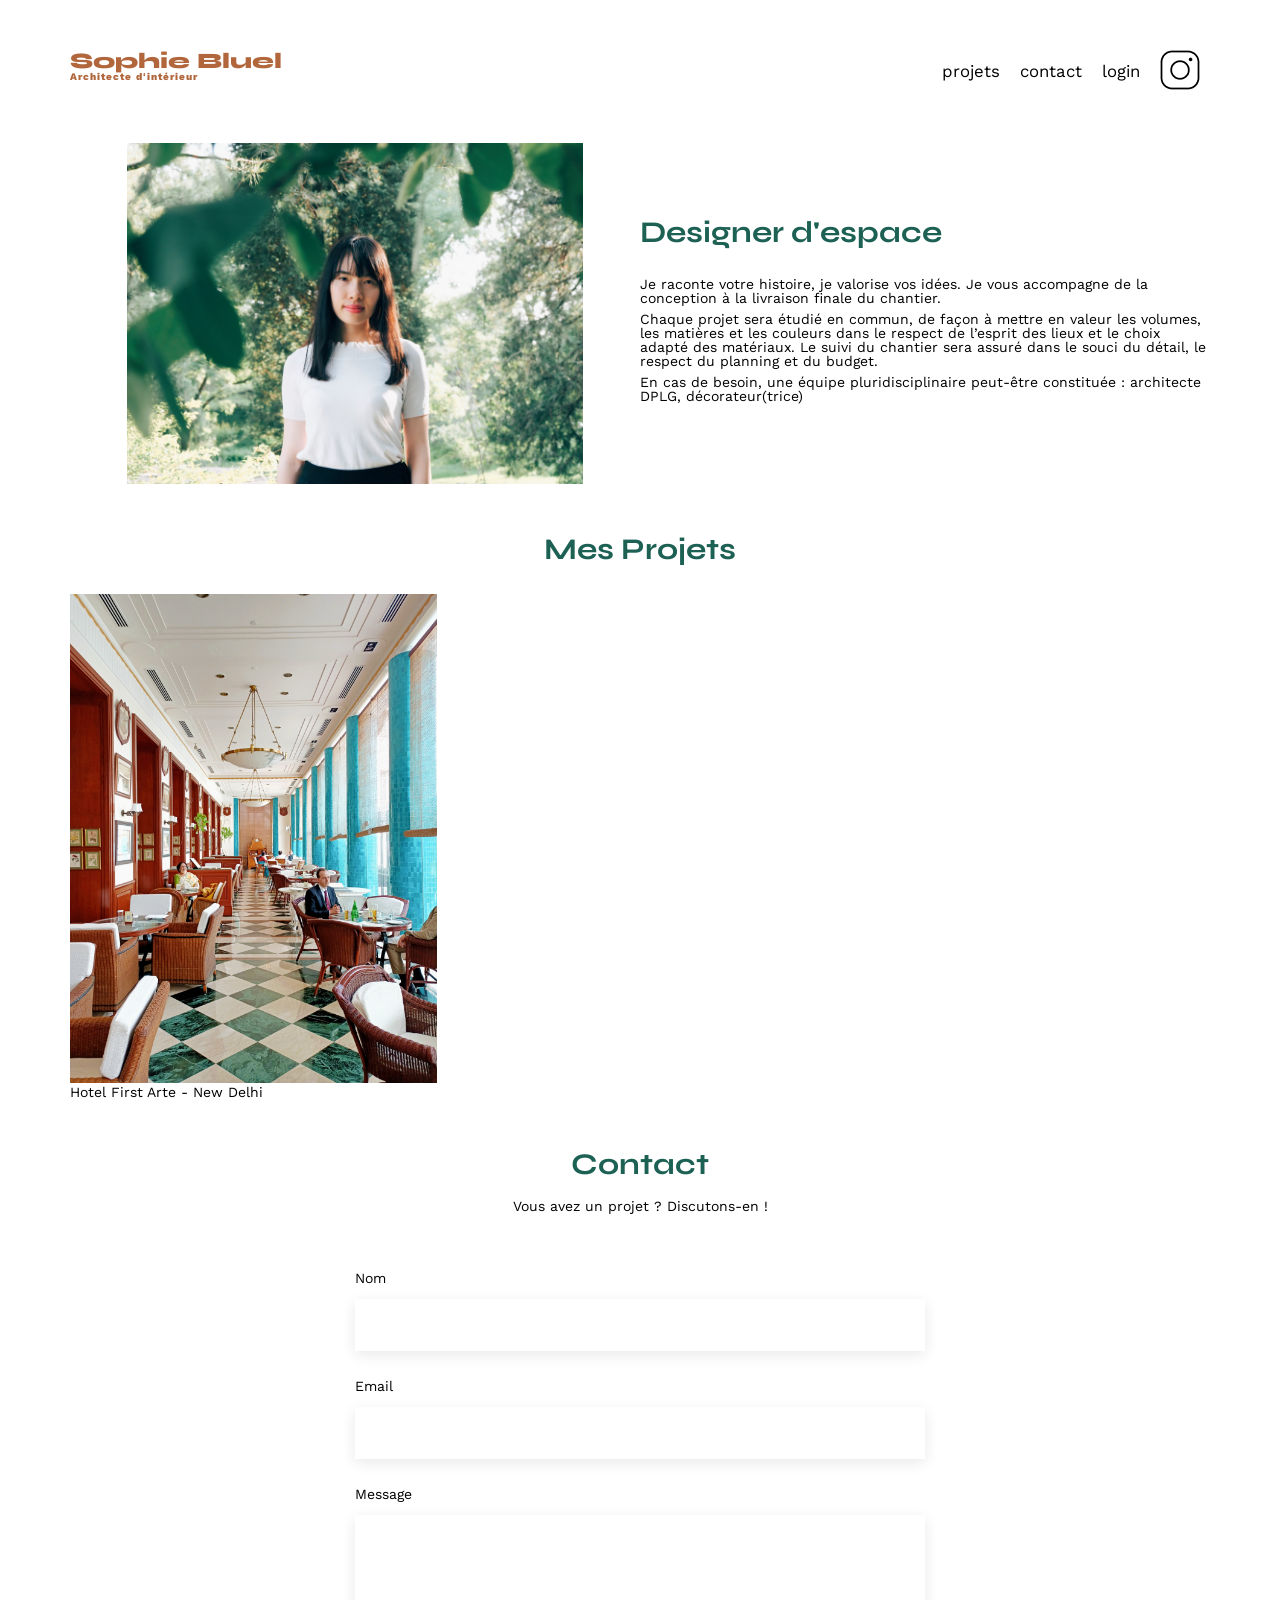
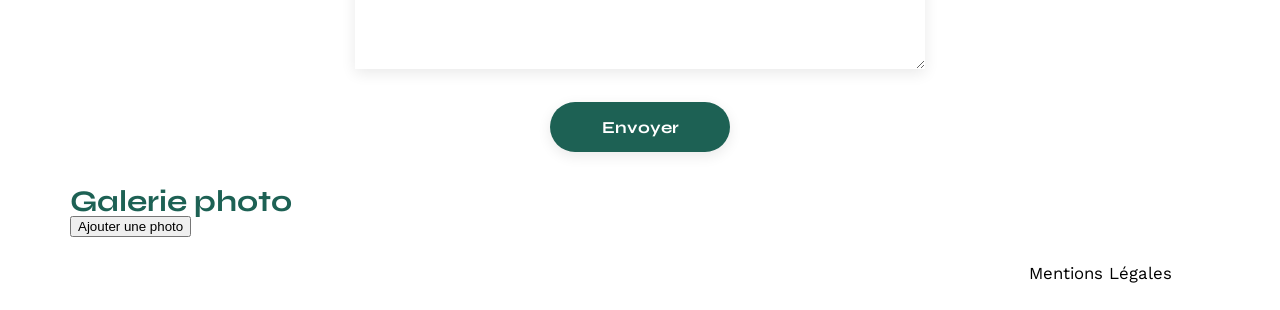
==== FrontEnd/index.html @ 9194d8a6 "ajout du bouton de formulaire/code de récuperation des champs et de l'envoie au Backend" ====
<!DOCTYPE html>
<html lang="fr">
<head>
	<meta charset="UTF-8">
	<title>Sophie Bluel - Architecte d'intérieur</title>
	<meta name="viewport" content="width=device-width, initial-scale=1.0">
	<link rel="preconnect" href="https://fonts.googleapis.com">
	<link rel="preconnect" href="https://fonts.gstatic.com" crossorigin>
	<link href="https://fonts.googleapis.com/css2?family=Syne:wght@700;800&family=Work+Sans&display=swap" rel="stylesheet">
	<meta name="description" content="">
	<link rel="stylesheet" href="./assets/style.css">
	<script src="./assets/js/script.js" defer></script>
</head>
<body>
<header>
	<h1>Sophie Bluel <span>Architecte d'intérieur</span></h1>
	<nav>
		<ul>
			<li>projets</li>
			<li>contact</li>
			<li>login</li>
			<li><img src="./assets/icons/instagram.png" alt="Instagram"></li>
		</ul>
	</nav>
</header>
<main>
	<section id="introduction">
		<figure>
			<img src="./assets/images/sophie-bluel.png" alt="">
		</figure>
		<article>
			<h2>Designer d'espace</h2>
			<p>Je raconte votre histoire, je valorise vos idées. Je vous accompagne de la conception à la livraison finale du chantier.</p>
			<p>Chaque projet sera étudié en commun, de façon à mettre en valeur les volumes, les matières et les couleurs dans le respect de l’esprit des lieux et le choix adapté des matériaux. Le suivi du chantier sera assuré dans le souci du détail, le respect du planning et du budget.</p>
			<p>En cas de besoin, une équipe pluridisciplinaire peut-être constituée : architecte DPLG, décorateur(trice)</p>
		</article>
	</section>
	<section id="portfolio">
		<h2>Mes Projets</h2>
		<div class="filters">
		</div>
		<div class="gallery">
			<figure>
				<img src="assets/images/hotel-first-arte-new-delhi.png" alt="Hotel First Arte - New Delhi">
				<figcaption>Hotel First Arte - New Delhi</figcaption>
			</figure>
		</div>
	</section>
	<section id="contact">
		<h2>Contact</h2>
		<p>Vous avez un projet ? Discutons-en !</p>
		<form action="#" method="post">
			<label for="name">Nom</label>
			<input type="text" name="name" id="name">
			<label for="email">Email</label>
			<input type="email" name="email" id="email">
			<label for="message">Message</label>
			<textarea name="message" id="message" cols="30" rows="10"></textarea>
			<input type="submit" value="Envoyer">
		</form>
	</section>
	    
	<div class="modal">
			<div class="modal-gallery">
				<h2>Galerie photo</h2>
				<div class="gallery-modal-content"></div>
				<button class="btn-ajout-photo">Ajouter une photo </button>
			</div>
			<div class="modal-form hidden">
			<h2>Ajout photo</h2>
			<form id="form-ajout-work">
				<input type="file" id="image">
				<input type="text" id="title" placeholder="Titre">
				<select id="category"></select>
				<button type="submit">Valider</button>
			</form>
		    </div>
		
	</div>

</main>

<footer>
	<nav>
		<ul>
			<li>Mentions Légales</li>
		</ul>
	</nav>
</footer>
</body>
</html>
---- FrontEnd/assets/style.css ----
/* http://meyerweb.com/eric/tools/css/reset/
   v2.0 | 20110126
   License: none (public domain)
*/

html, body, div, span, applet, object, iframe,
h1, h2, h3, h4, h5, h6, p, blockquote, pre,
a, abbr, acronym, address, big, cite, code,
del, dfn, em, img, ins, kbd, q, s, samp,
small, strike, strong, sub, sup, tt, var,
b, u, i, center,
dl, dt, dd, ol, ul, li,
fieldset, form, label, legend,
table, caption, tbody, tfoot, thead, tr, th, td,
article, aside, canvas, details, embed,
figure, figcaption, footer, header, hgroup,
menu, nav, output, ruby, section, summary,
time, mark, audio, video {
	margin: 0;
	padding: 0;
	border: 0;
	font-size: 100%;
	font: inherit;
	vertical-align: baseline;
}
/* HTML5 display-role reset for older browsers */
article, aside, details, figcaption, figure,
footer, header, hgroup, menu, nav, section {
	display: block;
}
body {
	line-height: 1;
}
ol, ul {
	list-style: none;
}
blockquote, q {
	quotes: none;
}
blockquote:before, blockquote:after,
q:before, q:after {
	content: '';
	content: none;
}
table {
	border-collapse: collapse;
	border-spacing: 0;
}
/** end reset css**/
body {
	max-width: 1140px;
	margin:auto;
	font-family: 'Work Sans' ;
	font-size: 14px;
}
header {
	display: flex;
	justify-content: space-between;
	margin: 50px 0
}
section {
	margin: 50px 0
}

h1{
	display: flex;
	flex-direction: column;
	font-family: 'Syne';
	font-size: 22px;
	font-weight: 800;
	color: #B1663C
}

h1 > span {
	font-family: 'Work Sans';
	font-size:10px;
	letter-spacing: 0.1em;
;
}

h2{
	font-family: 'Syne';
	font-weight: 700;
	font-size: 30px;
	color: #1D6154
}
nav ul {
	display: flex;
	align-items: center;
	list-style-type: none;

}
nav li {
	padding: 0 10px;
	font-size: 1.2em;
}

li:hover {
	color: #B1663C;
}
#introduction {
	display: flex;
	align-items: center;
}
#introduction figure {
	flex: 1
}
#introduction img {
	display: block;
	margin: auto;
	width: 80%;
}

#introduction article {
	flex: 1
}
#introduction h2 {
	margin-bottom: 1em;
}

#introduction p {
	margin-bottom: 0.5em;
}
#portfolio h2 {
	text-align: center;
	margin-bottom: 1em;
}
.gallery {
	width: 100%;
	display: grid;
	grid-template-columns: 1fr 1fr 1fr;
	grid-column-gap: 20px;
	grid-row-gap: 20px;
}

.gallery img {
	width: 100%;

}

.hidden{
	display:none;
}


#contact {
	width: 50%;
margin: auto;
}
#contact > * {
	text-align: center;

}
#contact h2{
	margin-bottom: 20px;
}
#contact form {
	text-align: left;
	margin-top:30px;
	display: flex;
	flex-direction: column;
}

#contact input {
	height: 50px;
	font-size: 1.2em;
	border: none;
	box-shadow: 0px 4px 14px rgba(0, 0, 0, 0.09);
}
#contact label {
	margin: 2em 0 1em 0;
}
#contact textarea {
	border: none;
	box-shadow: 0px 4px 14px rgba(0, 0, 0, 0.09);
}

input[type="submit"]{
	font-family: 'Syne';
	font-weight: 700;
	color: white;
	background-color: #1D6154;
	margin : 2em auto ;
	width: 180px;
	text-align: center;
	border-radius: 60px ;
}

footer nav ul {
	display: flex;
	justify-content: flex-end;
	margin: 2em
}
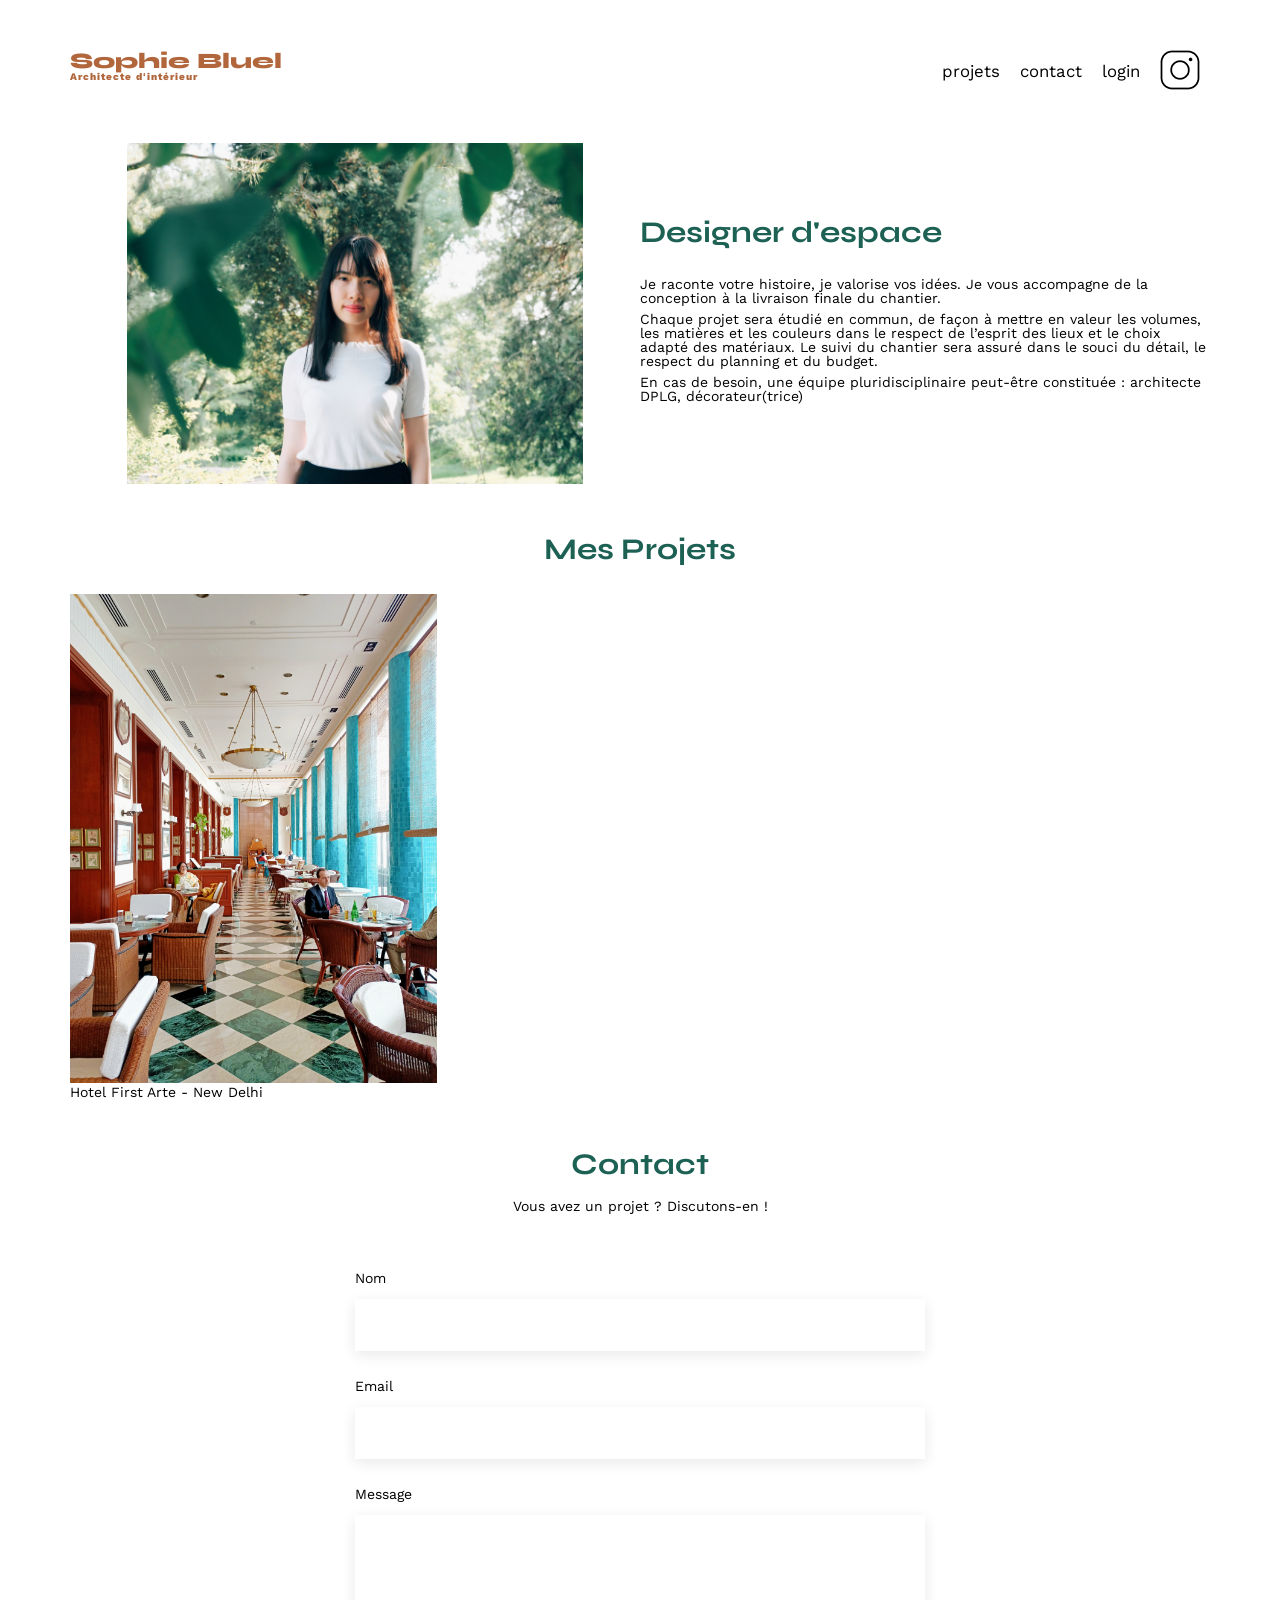
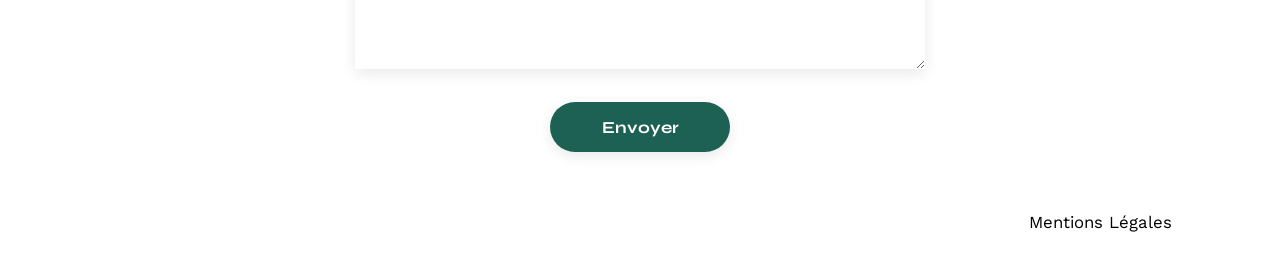
==== commit 0bec9ad4: "ajout du bandeau noir Mode édition et du bouton édition" ====
--- a/FrontEnd/index.html
+++ b/FrontEnd/index.html
@@ -1,91 +1,124 @@
 <!DOCTYPE html>
 <html lang="fr">
+
 <head>
 	<meta charset="UTF-8">
 	<title>Sophie Bluel - Architecte d'intérieur</title>
 	<meta name="viewport" content="width=device-width, initial-scale=1.0">
 	<link rel="preconnect" href="https://fonts.googleapis.com">
 	<link rel="preconnect" href="https://fonts.gstatic.com" crossorigin>
-	<link href="https://fonts.googleapis.com/css2?family=Syne:wght@700;800&family=Work+Sans&display=swap" rel="stylesheet">
+	<link href="https://fonts.googleapis.com/css2?family=Syne:wght@700;800&family=Work+Sans&display=swap"
+		rel="stylesheet">
 	<meta name="description" content="">
 	<link rel="stylesheet" href="./assets/style.css">
 	<script src="./assets/js/script.js" defer></script>
 </head>
+
 <body>
-<header>
-	<h1>Sophie Bluel <span>Architecte d'intérieur</span></h1>
-	<nav>
-		<ul>
-			<li>projets</li>
-			<li>contact</li>
-			<li>login</li>
-			<li><img src="./assets/icons/instagram.png" alt="Instagram"></li>
-		</ul>
-	</nav>
-</header>
-<main>
-	<section id="introduction">
-		<figure>
-			<img src="./assets/images/sophie-bluel.png" alt="">
-		</figure>
-		<article>
-			<h2>Designer d'espace</h2>
-			<p>Je raconte votre histoire, je valorise vos idées. Je vous accompagne de la conception à la livraison finale du chantier.</p>
-			<p>Chaque projet sera étudié en commun, de façon à mettre en valeur les volumes, les matières et les couleurs dans le respect de l’esprit des lieux et le choix adapté des matériaux. Le suivi du chantier sera assuré dans le souci du détail, le respect du planning et du budget.</p>
-			<p>En cas de besoin, une équipe pluridisciplinaire peut-être constituée : architecte DPLG, décorateur(trice)</p>
-		</article>
-	</section>
-	<section id="portfolio">
-		<h2>Mes Projets</h2>
-		<div class="filters">
-		</div>
-		<div class="gallery">
+	<div id ="edition-mode">
+		Mode édition
+	</div>
+	<header>
+		<h1>Sophie Bluel <span>Architecte d'intérieur</span></h1>
+		<nav>
+			<ul>
+				<li>projets</li>
+				<li>contact</li>
+				<li>login</li>
+				<li><img src="./assets/icons/instagram.png" alt="Instagram"></li>
+			</ul>
+		</nav>
+	</header>
+	<main>
+		<section id="introduction">
 			<figure>
-				<img src="assets/images/hotel-first-arte-new-delhi.png" alt="Hotel First Arte - New Delhi">
-				<figcaption>Hotel First Arte - New Delhi</figcaption>
+				<img src="./assets/images/sophie-bluel.png" alt="">
 			</figure>
-		</div>
-	</section>
-	<section id="contact">
-		<h2>Contact</h2>
-		<p>Vous avez un projet ? Discutons-en !</p>
-		<form action="#" method="post">
-			<label for="name">Nom</label>
-			<input type="text" name="name" id="name">
-			<label for="email">Email</label>
-			<input type="email" name="email" id="email">
-			<label for="message">Message</label>
-			<textarea name="message" id="message" cols="30" rows="10"></textarea>
-			<input type="submit" value="Envoyer">
-		</form>
-	</section>
-	    
-	<div class="modal">
-			<div class="modal-gallery">
-				<h2>Galerie photo</h2>
-				<div class="gallery-modal-content"></div>
-				<button class="btn-ajout-photo">Ajouter une photo </button>
+			<article>
+				<h2>Designer d'espace</h2>
+				<p>Je raconte votre histoire, je valorise vos idées. Je vous accompagne de la conception à la livraison
+					finale du chantier.</p>
+				<p>Chaque projet sera étudié en commun, de façon à mettre en valeur les volumes, les matières et les
+					couleurs dans le respect de l’esprit des lieux et le choix adapté des matériaux. Le suivi du
+					chantier sera assuré dans le souci du détail, le respect du planning et du budget.</p>
+				<p>En cas de besoin, une équipe pluridisciplinaire peut-être constituée : architecte DPLG,
+					décorateur(trice)</p>
+			</article>
+		</section>
+		<section id="portfolio">
+			<h2>Mes Projets</h2>
+			<div class="filters">
 			</div>
-			<div class="modal-form hidden">
-			<h2>Ajout photo</h2>
-			<form id="form-ajout-work">
-				<input type="file" id="image">
-				<input type="text" id="title" placeholder="Titre">
-				<select id="category"></select>
-				<button type="submit">Valider</button>
+			<div class="gallery">
+				<figure>
+					<img src="assets/images/hotel-first-arte-new-delhi.png" alt="Hotel First Arte - New Delhi">
+					<figcaption>Hotel First Arte - New Delhi</figcaption>
+				</figure>
+			</div>
+		</section>
+		<section id="contact">
+			<h2>Contact</h2>
+			<p>Vous avez un projet ? Discutons-en !</p>
+			<form action="#" method="post">
+				<label for="name">Nom</label>
+				<input type="text" name="name" id="name">
+				<label for="email">Email</label>
+				<input type="email" name="email" id="email">
+				<label for="message">Message</label>
+				<textarea name="message" id="message" cols="30" rows="10"></textarea>
+				<input type="submit" value="Envoyer">
 			</form>
-		    </div>
-		
-	</div>
+		</section>
 
-</main>
+		<a href="#modal" id="link-modif">Mode édition</a>
 
-<footer>
-	<nav>
-		<ul>
-			<li>Mentions Légales</li>
-		</ul>
-	</nav>
-</footer>
+		<dialog id="modal">
+
+			<div id="modal-part-1">
+				<a class="icon-close"><i class="fa-solid fa-x"></i></a>
+
+				<h3>Gallerie Photo</h3>
+				<div id="gallery-modal"></div>
+				<div id="div-btn-modal">
+					<button id="btn-add">Ajouter une photo</button>
+				</div>
+			</div>
+
+
+			<div id="modal-part-2">
+				<div id="div-icon-close-pt2">
+					<a id="icon-back"> <i class="fa-solid fa-arrow-left"></i></a>
+						<a class="icon-close"><i class="fa-solid fa-x"></i></a>
+				</div>
+				<h3>Ajout photo</h3>
+				<form id="form-ajout-work">
+					<input type="file" id="image">
+					<input type="text" id="title" placeholder="Titre">
+					<select id="category"></select>
+					<button type="submit">Valider</button>
+				</form>
+			</div>
+
+		</dialog>
+	</main>
+	<footer>
+		<nav>
+			<ul>
+				<li>Mentions Légales</li>
+			</ul>
+		</nav>
+	</footer>
 </body>
+
 </html>
+
+
+<!-- 
+
+1 : Faire du CSS pour correspondre à la maquette
+2 : Si je suis connecté (présence d'un token) = Afficher le bandeau noir Mode édition et le bouton éditon + cacher les catégories (filtre)
+3 : Ajouter une font awesome (trash) sur chaque image de la gallerie dans la modale et au clique sur le bouton supprimer l'id de la base de données (API DELETE)
+4 : Ajouter un works dans la modale, reprendre le formulaire de la maquette (ne te soucis pas du format de l'image ni de la taille)
+5 : Quand j'ajouter une image dans la galleries, le DOM en dessous de la modale s'actualise sans rechargement de la page + mise à jour dans la modale (GetWorks)
+
+-->
--- a/FrontEnd/assets/style.css
+++ b/FrontEnd/assets/style.css
@@ -31,6 +31,15 @@
 body {
 	line-height: 1;
 }
+
+#edition-mode {
+	display: none;
+	justify-content: center;
+	align-items: center;
+	background-color: black;
+	color: white;
+	height: 5px;
+}
 ol, ul {
 	list-style: none;
 }
@@ -192,3 +201,137 @@
 	margin: 2em
 }
 
+.img-modal{
+	max-height: 150px;
+	max-width : 150px;
+}
+
+#modal{
+	width:630px;
+	max-width: 90%;
+	border: none;
+	border-radius: 10px;
+	box-shadow: 0 10px 30px rgba (0, 0, 0, 0.2);
+	padding: 70px;
+	overflow: hidden;
+}
+
+#modal-part-1
+#modal-part-2{
+	padding :26px 40px 40px;
+	position: relative;
+}
+
+.icone-close{
+	display: flex;
+	justify-content: flex-end;
+	text-decoration: none;
+	color:black;
+	font-size:18px;
+	cursor:pointer;
+	margin-bottom : 20px;
+}
+
+#div-icon-close-pt2{
+	display: flex;
+	justify-content: space-between;
+	align-items: center;
+	margin-bottom: 20px;
+}
+
+#icon-back{
+	text-decoration: none;
+	color: black;
+	font-size: 18px;
+	cursor: pointer;
+}
+
+#modal h3 {
+	text-align: center;
+	font-size: 26px;
+	font-weight: 400;
+	margin-bottom: 40px;
+	margin-top: 20px;
+}
+
+#gallery-modal{
+	display: grid;
+	grid-template-columns: repeat(5,1fr);
+	gap: 20px 10px;
+	margin-bottom: 40px;
+}
+
+#gallery-modal figure{
+	margin: 0;
+}
+#gallery-modal img{
+	display: block;
+	width: 100%;
+	height:110px;
+	object-fit: cover;
+}
+#gallery-modal .delete-icon{
+	position: absolute;
+	top: 6px;
+	right: 6px;
+	background: black;
+	color:white;
+	font-size: 10px;
+	padding: 4px;
+	border-radius: 3px;
+	cursor: pointer;
+}
+
+#div-btn-modal,
+#form-ajout-work{
+	border-top:1px solid #dcdcdc;
+	padding-top:35px;
+}
+
+#btn-add,
+#form-ajout-work button{
+	display: block;
+	margin:0 auto;
+	width: 237px;
+	height: 36px;
+	border: none;
+	border-radius: 60px;
+	background-color: #1d6154;
+	color: white;
+	font-family: inherit;
+	font-size: 14px;
+	cursor: pointer;
+}
+
+#btn-add:hover,
+#form-ajout-work button:hover{
+	background-color: #14473d;
+}
+
+#form-ajout-work{
+	display: flex;
+	flex-direction: column;
+	align-items: center;
+	gap: 20px;
+}
+#form-ajout-work input[type="file"]{
+	background: #e8f1f6;
+	padding: 30px;
+	border-radius:6px;
+}
+
+#form-ajout-work input[type="texte"]
+#form-ajout-work select{
+	height: 50px;
+	border: none;
+	box-shadow: 0 4px 14px rgba(0,0,0,0.02);
+	padding: 0 16px;
+	font-size: 14px;
+	outline: none;
+}
+#form-ajout-work label{
+	font-size: 14px;
+	font-weight: 500;
+	color: #3d3d3d;
+	margin-bottom: -12px;
+}
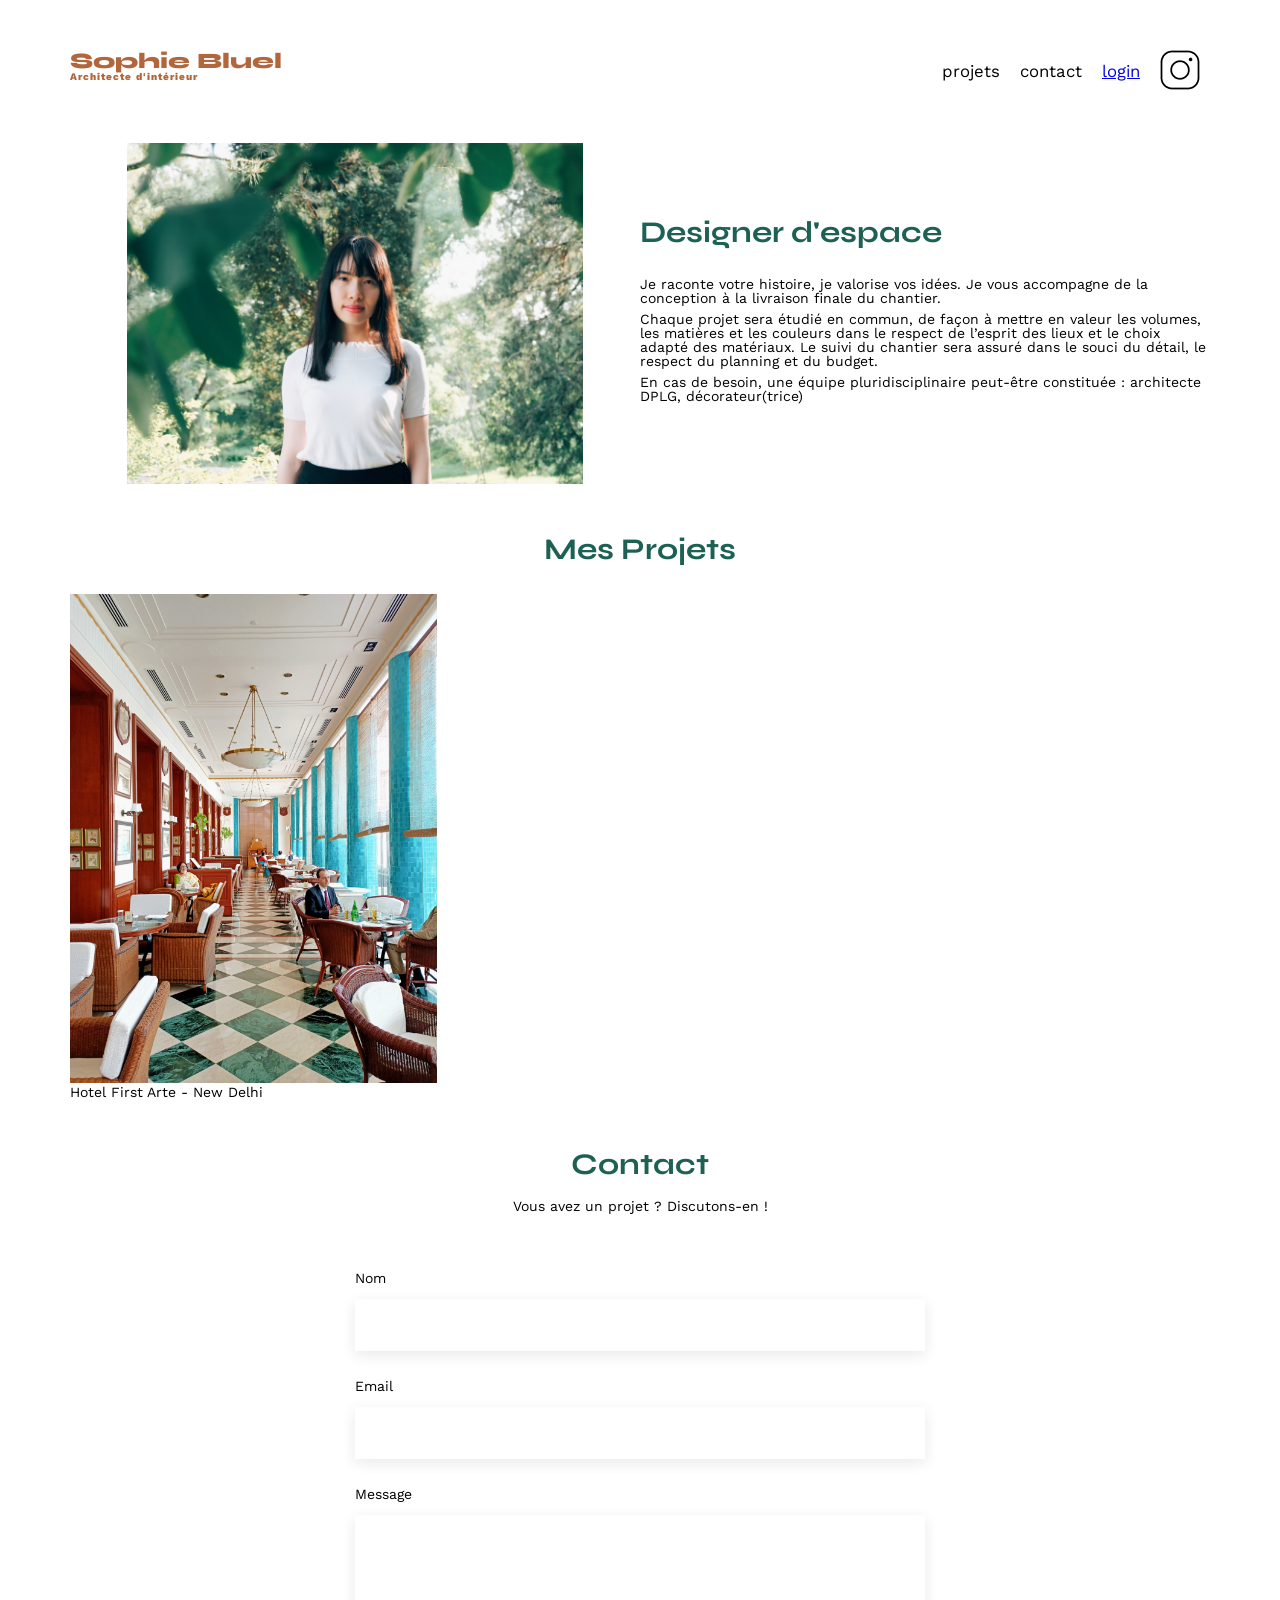
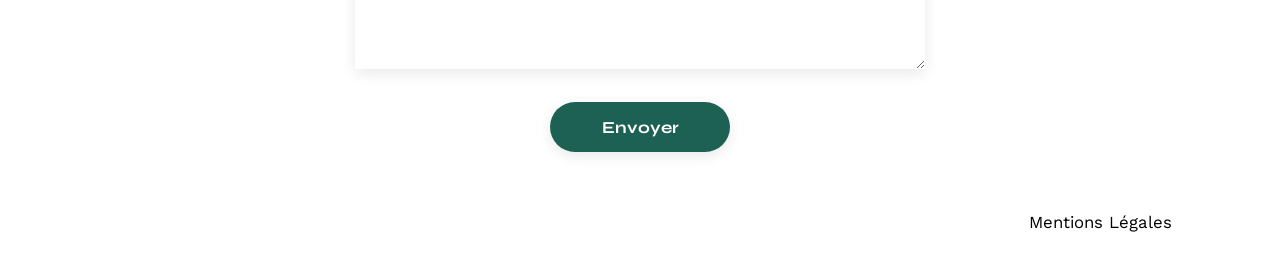
==== commit dfd1b58b: "modification final : ajout modal part 1 et part 2 stylisation de l'interface ajout des photo de la p" ====
--- a/FrontEnd/index.html
+++ b/FrontEnd/index.html
@@ -24,7 +24,7 @@
 			<ul>
 				<li>projets</li>
 				<li>contact</li>
-				<li>login</li>
+				<li><a href="login.html">login</a></li>
 				<li><img src="./assets/icons/instagram.png" alt="Instagram"></li>
 			</ul>
 		</nav>
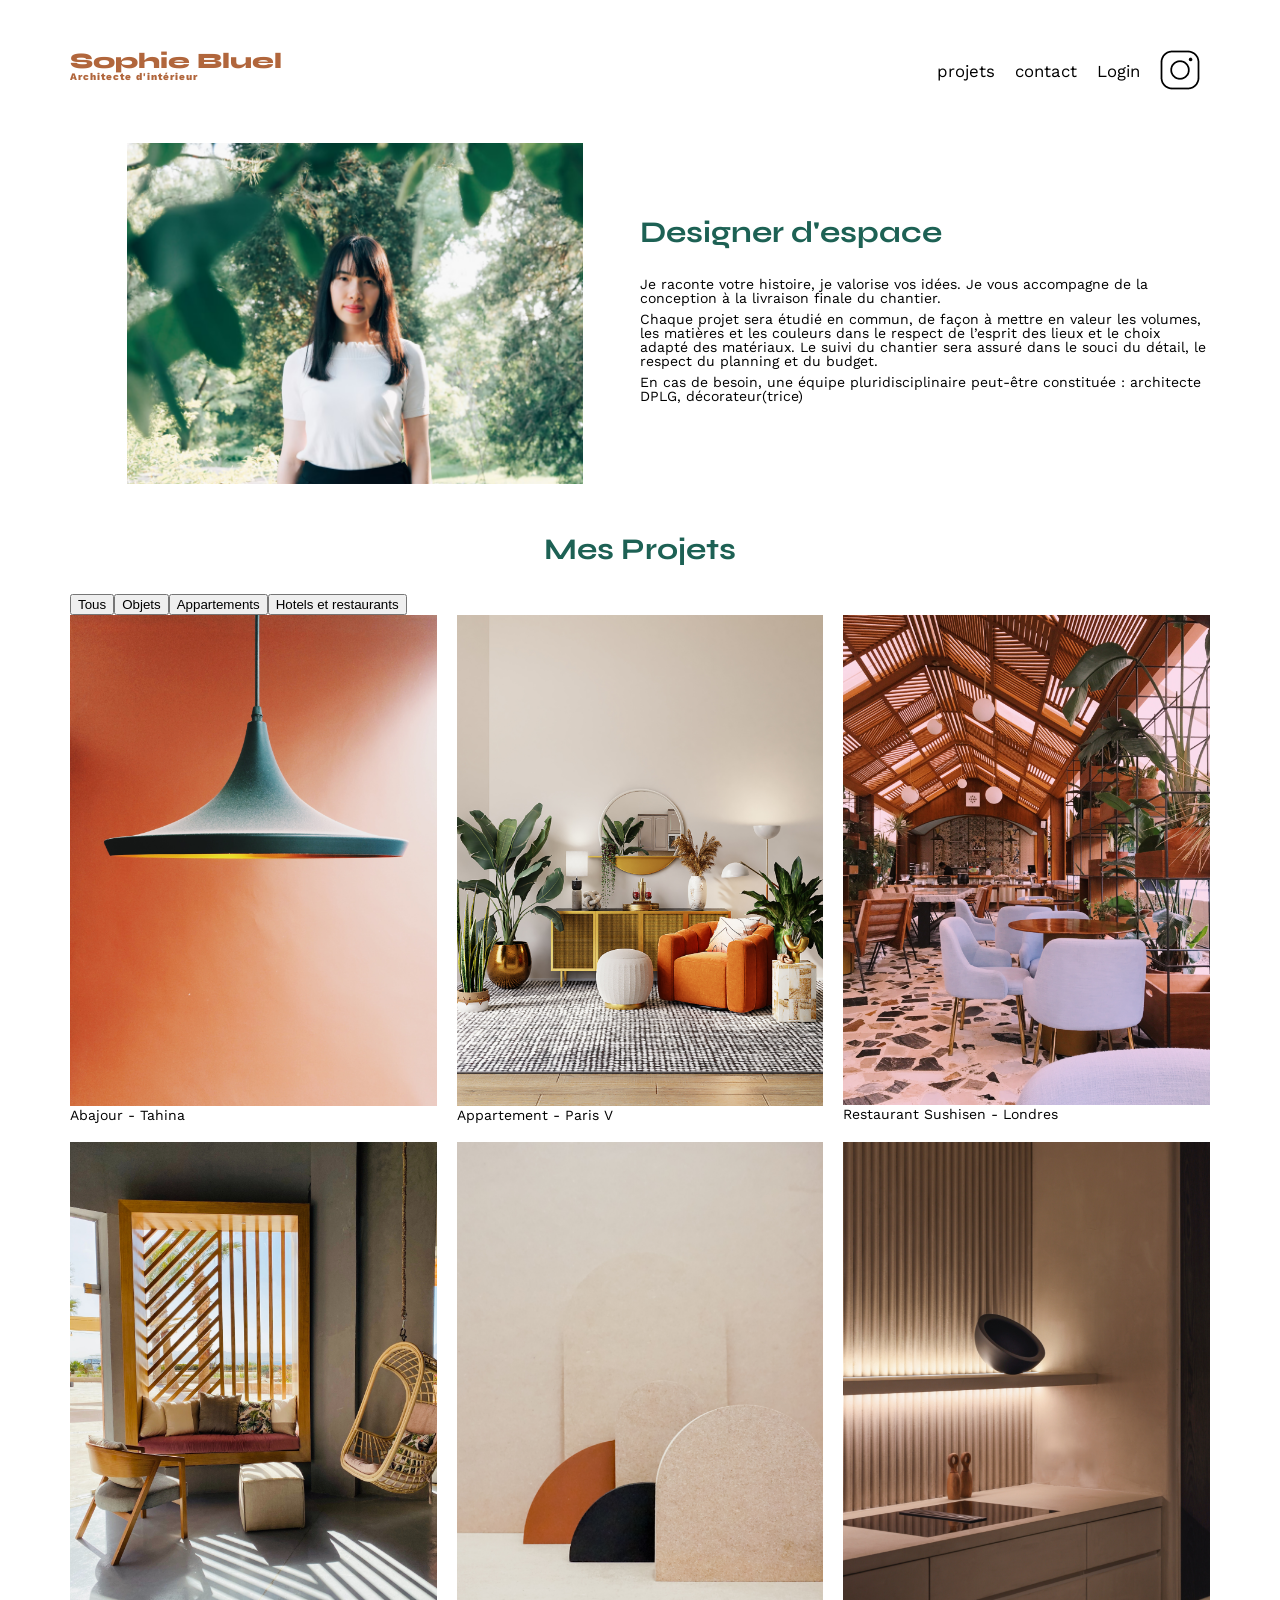
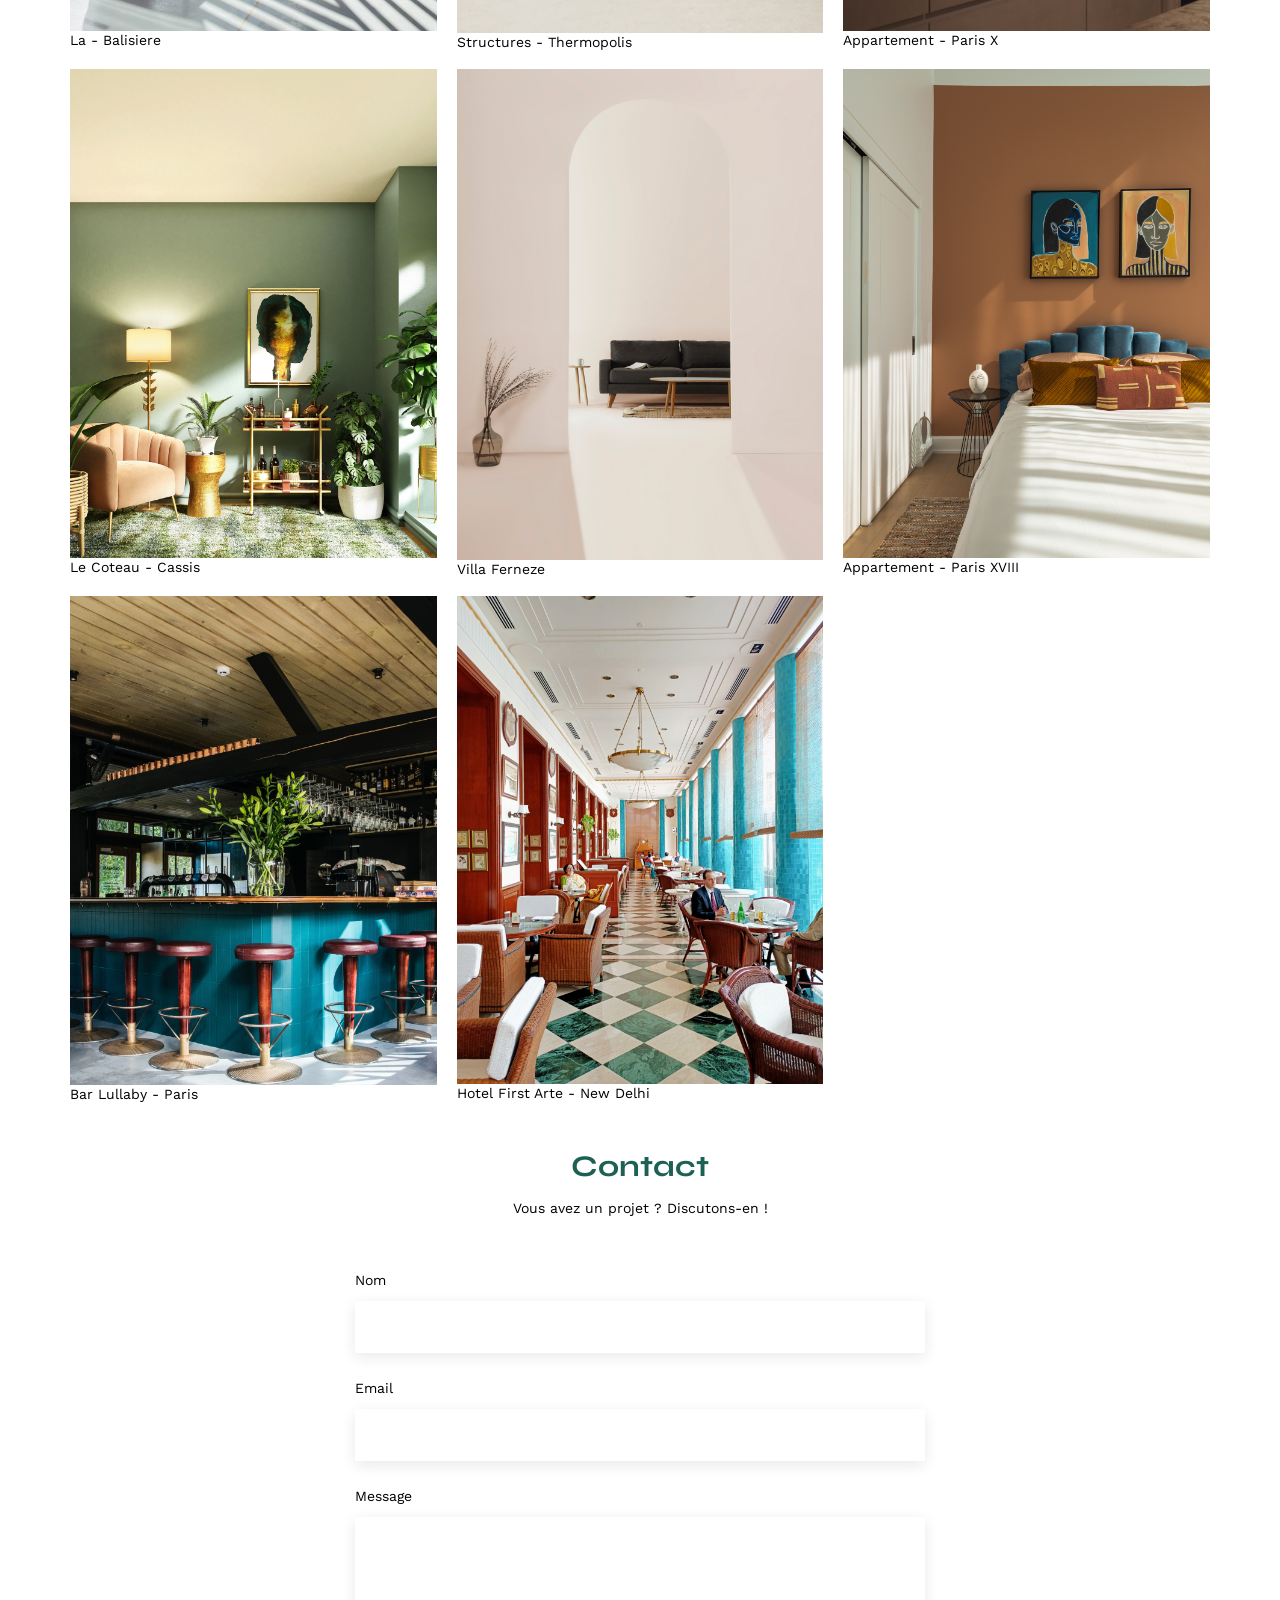
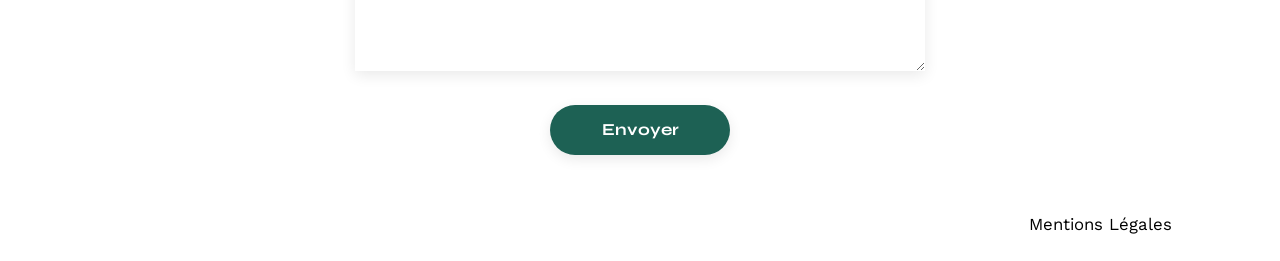
==== commit 72f9f3de: "modification 2 modal /loginlogout/modeedition" ====
--- a/FrontEnd/index.html
+++ b/FrontEnd/index.html
@@ -11,12 +11,14 @@
 		rel="stylesheet">
 	<meta name="description" content="">
 	<link rel="stylesheet" href="./assets/style.css">
+	<link href = "https://cdnjs.cloudflare.com/ajax/libs/font-awesome/6.2.0/css/all.min.css" rel="stylesheet">
 	<script src="./assets/js/script.js" defer></script>
 </head>
 
 <body>
-	<div id ="edition-mode">
-		Mode édition
+	<div id ="edition-mode" class = "edition-mode">
+		<i class="fa-regular fa-pen-to-square"></i>
+		<span>Mode édition</span>
 	</div>
 	<header>
 		<h1>Sophie Bluel <span>Architecte d'intérieur</span></h1>
@@ -24,7 +26,7 @@
 			<ul>
 				<li>projets</li>
 				<li>contact</li>
-				<li><a href="login.html">login</a></li>
+				<li><a id = "login-link" href="login.html">login</a></li>
 				<li><img src="./assets/icons/instagram.png" alt="Instagram"></li>
 			</ul>
 		</nav>
@@ -48,8 +50,53 @@
 		<section id="portfolio">
 			<h2>Mes Projets</h2>
 			<div class="filters">
+				<button class="filter-btn active" data-category="all">Tous</button>
+				<button class="filter-btn" data-category="1">Objets</button>
+				<button class="filter-btn" data-category="2">Appartements</button>
+				<button class="filter-btn" data-category="3">Hotels et restaurants</button>
 			</div>
 			<div class="gallery">
+				<figure>
+					<img src="assets/images/abajour-tahina.png" alt ="Abajour - Tahina">
+					<figucaption>Abajour - Tahina</figcaption>
+				</figure>
+				<figure>
+					<img src="assets/images/appartement-paris-v.png" alt  ="Appartement - Paris V">
+					<figcaption>Appartement - Paris V</figcaption>
+				</figure>
+				<figure>
+					<img src="assets/images/restaurant-sushisen-londres.png" alt="Restaurant Sushisen - Londres">
+					<figcaption>Restaurant Sushisen - Londres</figcaption> 
+				</figure>
+				<figure>
+					<img src="assets/images/la-balisiere.png" alt = "La - Balisiere">
+					<figcaption>La - Balisiere</figcaption>
+				</figure>
+				</figure>
+				<figure>
+					<img src="assets/images/structures-thermopolis.png" alt ="Structures - Thermopolis">
+					<figcaption>Structures - Thermopolis</figcaption>
+				</figure>
+				<figure>
+					<img src="assets/images/appartement-paris-x.png" alt="Appartement - Paris X">
+					<figcaption>Appartement - Paris X </figcaption>
+				</figure>
+				<figure>
+					<img src="assets/images/le-coteau-cassis.png" alt="Le Coteau - Cassis">
+					<figcaption>Le Coteau - Cassis</figcaption>
+				</figure>
+				<figure>
+					<img src="assets/images/villa-ferneze.png" alt="Villa Ferneze">
+					<figcaption>Villa Ferneze</figcaption>
+				</figure>
+				<figure>
+					<img src="assets/images/appartement-paris-xviii.png" alt="Appartement - Paris XVIII">
+					<figcaption>Appartement - Paris XVIII</figcaption>
+				</figure>
+				<figure>
+					<img src="assets/images/bar-lullaby-paris.png"alt= "Bar Lullaby - Paris">
+					<figcaption>Bar Lullaby - Paris </figcaption>
+				</figure>
 				<figure>
 					<img src="assets/images/hotel-first-arte-new-delhi.png" alt="Hotel First Arte - New Delhi">
 					<figcaption>Hotel First Arte - New Delhi</figcaption>
@@ -74,8 +121,8 @@
 
 		<dialog id="modal">
 
-			<div id="modal-part-1">
-				<a class="icon-close"><i class="fa-solid fa-x"></i></a>
+			<div id="modal-part-1" class="modal-view active">
+				<a href= "#" class="icon-close" id ="close-modal-1"><i class="fa-solid fa-x"></i></a>
 
 				<h3>Gallerie Photo</h3>
 				<div id="gallery-modal"></div>
@@ -85,16 +132,21 @@
 			</div>
 
 
-			<div id="modal-part-2">
+			<div id="modal-part-2" class="modal-view">
 				<div id="div-icon-close-pt2">
-					<a id="icon-back"> <i class="fa-solid fa-arrow-left"></i></a>
-						<a class="icon-close"><i class="fa-solid fa-x"></i></a>
+					<a href="#" id="icon-back"> <i class="fa-solid fa-arrow-left"></i></a>
+						<a href="#" class="icon-close" id="close-modal-2"><i class="fa-solid fa-xmark"></i></a>
 				</div>
 				<h3>Ajout photo</h3>
 				<form id="form-ajout-work">
-					<input type="file" id="image">
+					<input type="file" id="image" accept="image/*">
 					<input type="text" id="title" placeholder="Titre">
-					<select id="category"></select>
+					<select id="category">
+						<option value="">Sélectionné une catégorie</option>
+						<option value="1">Objets</option>
+						<option value="2">Appartements</option>
+						<option value="3">Hotels et restaurants</option>
+					</select>
 					<button type="submit">Valider</button>
 				</form>
 			</div>
--- a/FrontEnd/assets/style.css
+++ b/FrontEnd/assets/style.css
@@ -28,17 +28,28 @@
 footer, header, hgroup, menu, nav, section {
 	display: block;
 }
+
+
 body {
 	line-height: 1;
 }
-
+#link-modif{
+	display: none !important;
+}
 #edition-mode {
 	display: none;
 	justify-content: center;
 	align-items: center;
 	background-color: black;
 	color: white;
-	height: 5px;
+	height: 45px;
+}
+.edition-mode {
+	position : fixed;
+	top: 0;
+	left: 0;
+	width: 100%;
+	
 }
 ol, ul {
 	list-style: none;
@@ -67,6 +78,15 @@
 	justify-content: space-between;
 	margin: 50px 0
 }
+
+#login-link{
+	color: black;
+	text-decoration: none;
+}
+
+#login-link:visited{
+	color:black;
+}
 section {
 	margin: 50px 0
 }
@@ -85,6 +105,19 @@
 	font-size:10px;
 	letter-spacing: 0.1em;
 ;
+}
+
+#portfolio h2 .btn-modifier,
+#portfolio h2 .btn-moifier i {
+	color: black !important;
+}
+
+.btn-modifier {
+	font-size: 14px;
+}
+
+.btn-modifier i{
+	font-size: 14px;
 }
 
 h2{
@@ -214,6 +247,13 @@
 	box-shadow: 0 10px 30px rgba (0, 0, 0, 0.2);
 	padding: 70px;
 	overflow: hidden;
+}
+
+.modal-view{
+	display: none;
+}
+.modal-view.active{
+	display: block;
 }
 
 #modal-part-1
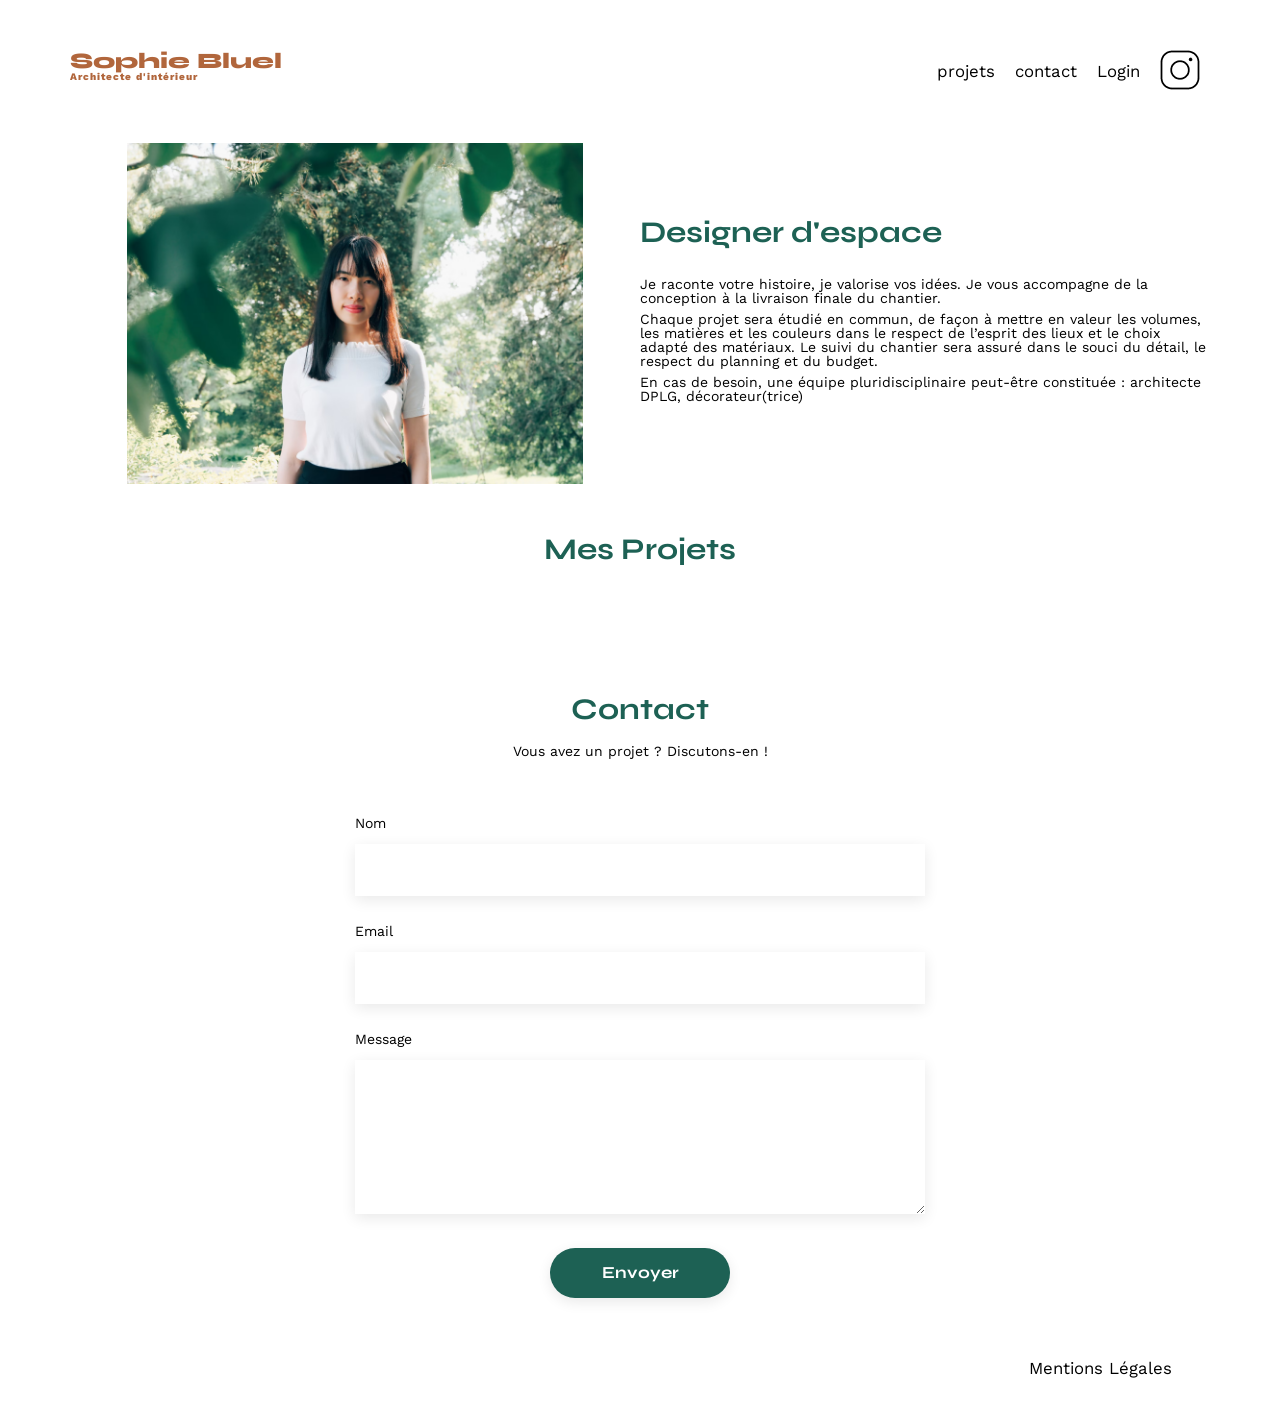
==== commit 3f903b72: "ajoutdes bouton de suppresions des works" ====
--- a/FrontEnd/index.html
+++ b/FrontEnd/index.html
@@ -49,59 +49,8 @@
 		</section>
 		<section id="portfolio">
 			<h2>Mes Projets</h2>
-			<div class="filters">
-				<button class="filter-btn active" data-category="all">Tous</button>
-				<button class="filter-btn" data-category="1">Objets</button>
-				<button class="filter-btn" data-category="2">Appartements</button>
-				<button class="filter-btn" data-category="3">Hotels et restaurants</button>
-			</div>
-			<div class="gallery">
-				<figure>
-					<img src="assets/images/abajour-tahina.png" alt ="Abajour - Tahina">
-					<figucaption>Abajour - Tahina</figcaption>
-				</figure>
-				<figure>
-					<img src="assets/images/appartement-paris-v.png" alt  ="Appartement - Paris V">
-					<figcaption>Appartement - Paris V</figcaption>
-				</figure>
-				<figure>
-					<img src="assets/images/restaurant-sushisen-londres.png" alt="Restaurant Sushisen - Londres">
-					<figcaption>Restaurant Sushisen - Londres</figcaption> 
-				</figure>
-				<figure>
-					<img src="assets/images/la-balisiere.png" alt = "La - Balisiere">
-					<figcaption>La - Balisiere</figcaption>
-				</figure>
-				</figure>
-				<figure>
-					<img src="assets/images/structures-thermopolis.png" alt ="Structures - Thermopolis">
-					<figcaption>Structures - Thermopolis</figcaption>
-				</figure>
-				<figure>
-					<img src="assets/images/appartement-paris-x.png" alt="Appartement - Paris X">
-					<figcaption>Appartement - Paris X </figcaption>
-				</figure>
-				<figure>
-					<img src="assets/images/le-coteau-cassis.png" alt="Le Coteau - Cassis">
-					<figcaption>Le Coteau - Cassis</figcaption>
-				</figure>
-				<figure>
-					<img src="assets/images/villa-ferneze.png" alt="Villa Ferneze">
-					<figcaption>Villa Ferneze</figcaption>
-				</figure>
-				<figure>
-					<img src="assets/images/appartement-paris-xviii.png" alt="Appartement - Paris XVIII">
-					<figcaption>Appartement - Paris XVIII</figcaption>
-				</figure>
-				<figure>
-					<img src="assets/images/bar-lullaby-paris.png"alt= "Bar Lullaby - Paris">
-					<figcaption>Bar Lullaby - Paris </figcaption>
-				</figure>
-				<figure>
-					<img src="assets/images/hotel-first-arte-new-delhi.png" alt="Hotel First Arte - New Delhi">
-					<figcaption>Hotel First Arte - New Delhi</figcaption>
-				</figure>
-			</div>
+			<div class="filters"></div>
+			<div class="gallery"></div>
 		</section>
 		<section id="contact">
 			<h2>Contact</h2>
--- a/FrontEnd/assets/style.css
+++ b/FrontEnd/assets/style.css
@@ -167,6 +167,35 @@
 	text-align: center;
 	margin-bottom: 1em;
 }
+
+.filters{
+	display: flex;
+	justify-content: center;
+	gap: 10px;
+	margin: 40px 0;
+}
+
+.filters button {
+	padding: 8px 16px;
+	background-color: white;
+	color: #333;
+	border: 1px solid #1D6154;
+	border-radius: 20px;
+	font-size: 16px;
+	cursor: pointer;
+	font-family: Arial, sans-serif;
+}
+
+.filters button:hover{
+	background-color: #1D6154;
+	color: white;
+}
+
+.filters button.active {
+	background-color: #1D6154;
+	color: white;
+	border: 1px solid #1D6154 ;
+}
 .gallery {
 	width: 100%;
 	display: grid;
